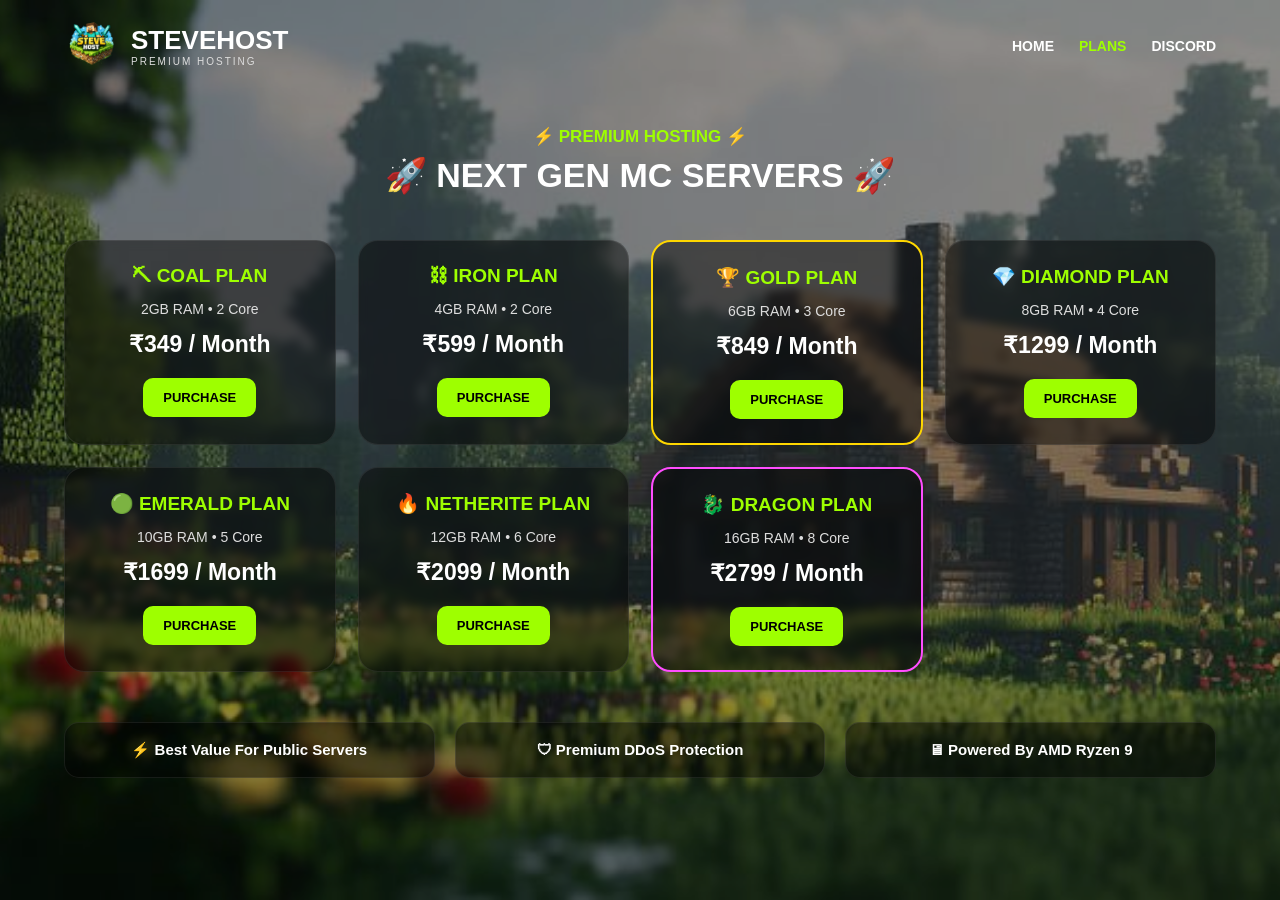
==== plans.html @ d6968ed6 "Add files via upload" ====
<!-- =========================
FILE: plans.html
========================= -->

<!DOCTYPE html>
<html lang="en">
<head>

<meta charset="UTF-8">
<meta name="viewport" content="width=device-width, initial-scale=1.0">

<title>Plans</title>

<link rel="stylesheet" href="style.css">

</head>

<body>

<div class="overlay"></div>

<header>

<div class="logo">

<img src="logo.png">

<div>

<h1>STEVEHOST</h1>

<p>PREMIUM HOSTING</p>

</div>

</div>

<nav>

<a href="index.html">HOME</a>
<a href="plans.html" class="active">PLANS</a>
<a href="https://discord.gg/aba6rxp5ye" target="_blank">DISCORD</a>

</nav>

</header>

<section class="plans-page">

<div class="plans-title fade">

<h2>⚡ PREMIUM HOSTING ⚡</h2>

<h1>🚀 NEXT GEN MC SERVERS 🚀</h1>

</div>

<div class="plans-grid">

<div class="plan">
<h3>⛏ COAL PLAN</h3>
<p>2GB RAM • 2 Core</p>
<h4>₹349 / Month</h4>
<a href="purchase.html">PURCHASE</a>
</div>

<div class="plan">
<h3>⛓ IRON PLAN</h3>
<p>4GB RAM • 2 Core</p>
<h4>₹599 / Month</h4>
<a href="purchase.html">PURCHASE</a>
</div>

<div class="plan popular">
<h3>🏆 GOLD PLAN</h3>
<p>6GB RAM • 3 Core</p>
<h4>₹849 / Month</h4>
<a href="purchase.html">PURCHASE</a>
</div>

<div class="plan">
<h3>💎 DIAMOND PLAN</h3>
<p>8GB RAM • 4 Core</p>
<h4>₹1299 / Month</h4>
<a href="purchase.html">PURCHASE</a>
</div>

<div class="plan">
<h3>🟢 EMERALD PLAN</h3>
<p>10GB RAM • 5 Core</p>
<h4>₹1699 / Month</h4>
<a href="purchase.html">PURCHASE</a>
</div>

<div class="plan">
<h3>🔥 NETHERITE PLAN</h3>
<p>12GB RAM • 6 Core</p>
<h4>₹2099 / Month</h4>
<a href="purchase.html">PURCHASE</a>
</div>

<div class="plan dragon">
<h3>🐉 DRAGON PLAN</h3>
<p>16GB RAM • 8 Core</p>
<h4>₹2799 / Month</h4>
<a href="purchase.html">PURCHASE</a>
</div>

</div>

<div class="bottom-features">

<div class="feature-box">
⚡ Best Value For Public Servers
</div>

<div class="feature-box">
🛡 Premium DDoS Protection
</div>

<div class="feature-box">
🖥 Powered By AMD Ryzen 9
</div>

</div>

</section>

</body>
</html>
---- style.css ----
/* =========================
FILE: style.css
========================= */

*{
margin:0;
padding:0;
box-sizing:border-box;
font-family:'Montserrat',sans-serif;
}

html{
scroll-behavior:smooth;
}

body{
background:url("bg.jpg");
background-size:cover;
background-position:center;
background-attachment:fixed;
min-height:100vh;
color:white;
overflow-x:hidden;
position:relative;
}

.overlay{
position:fixed;
top:0;
left:0;
width:100%;
height:100%;
background:rgba(0,0,0,0.45);
z-index:-1;
}

header{
width:100%;
padding:18px 5%;
display:flex;
justify-content:space-between;
align-items:center;
animation:fadeDown 1s ease;
}

.logo{
display:flex;
align-items:center;
gap:12px;
}

.logo img{
width:55px;
}

.logo h1{
font-size:26px;
font-weight:800;
}

.logo p{
font-size:10px;
letter-spacing:2px;
color:#ddd;
}

nav{
display:flex;
gap:25px;
}

nav a{
text-decoration:none;
color:white;
font-size:14px;
font-weight:600;
transition:0.3s;
position:relative;
}

nav a:hover,
.active{
color:#9eff00;
}

.hero{
width:100%;
height:85vh;
display:flex;
flex-direction:column;
justify-content:center;
align-items:center;
text-align:center;
padding:20px;
}

.hero h3{
font-size:18px;
color:#9eff00;
margin-bottom:18px;
}

.hero h1{
font-size:70px;
line-height:1;
font-weight:800;
margin-bottom:20px;
}

.hero h1 span{
color:#9eff00;
}

.hero p{
font-size:18px;
max-width:700px;
line-height:1.7;
margin-bottom:40px;
}

.buttons{
display:flex;
gap:20px;
flex-wrap:wrap;
justify-content:center;
}

.plans-btn,
.discord-btn{
text-decoration:none;
font-size:15px;
font-weight:700;
padding:15px 28px;
border-radius:12px;
transition:0.3s;
}

.plans-btn{
background:#9eff00;
color:black;
}

.discord-btn{
background:#5865F2;
color:white;
}

.plans-btn:hover,
.discord-btn:hover{
transform:translateY(-5px) scale(1.05);
}

.plans-page{
padding:35px 5% 70px;
}

.plans-title{
text-align:center;
margin-bottom:45px;
}

.plans-title h2{
font-size:17px;
color:#9eff00;
margin-bottom:8px;
}

.plans-title h1{
font-size:34px;
font-weight:800;
}

.plans-grid{
display:grid;
grid-template-columns:repeat(auto-fit,minmax(220px,1fr));
gap:22px;
}

.plan{
background:rgba(0,0,0,0.45);
padding:24px 18px;
border-radius:20px;
text-align:center;
backdrop-filter:blur(5px);
border:1px solid rgba(255,255,255,0.08);
transition:0.3s;
animation:fadeUp 0.8s ease;
}

.plan:hover{
transform:translateY(-8px);
border-color:#9eff00;
box-shadow:0 0 25px rgba(158,255,0,0.3);
}

.plan h3{
font-size:19px;
margin-bottom:14px;
color:#9eff00;
}

.plan p{
font-size:14px;
margin-bottom:14px;
color:#ddd;
}

.plan h4{
font-size:23px;
margin-bottom:20px;
}

.plan a{
display:inline-block;
padding:12px 20px;
background:#9eff00;
color:black;
text-decoration:none;
font-size:13px;
font-weight:700;
border-radius:10px;
transition:0.3s;
}

.plan a:hover{
transform:scale(1.05);
}

.popular{
border:2px solid gold;
}

.dragon{
border:2px solid #ff4dff;
}

.bottom-features{
margin-top:50px;
display:grid;
grid-template-columns:repeat(auto-fit,minmax(240px,1fr));
gap:20px;
}

.feature-box{
background:rgba(0,0,0,0.45);
padding:18px;
border-radius:15px;
text-align:center;
font-size:15px;
font-weight:700;
border:1px solid rgba(255,255,255,0.08);
transition:0.3s;
animation:fadeUp 1s ease;
}

.feature-box:hover{
transform:translateY(-5px);
border-color:#9eff00;
}

.purchase-page{
width:100%;
height:80vh;
display:flex;
justify-content:center;
align-items:center;
padding:20px;
}

.purchase-box{
background:rgba(0,0,0,0.45);
padding:40px 28px;
border-radius:22px;
text-align:center;
max-width:500px;
width:100%;
border:1px solid rgba(255,255,255,0.08);
}

.purchase-box h1{
font-size:32px;
margin-bottom:18px;
}

.purchase-box p{
font-size:16px;
line-height:1.7;
margin-bottom:28px;
}

.purchase-box a{
display:inline-block;
padding:14px 24px;
background:#5865F2;
color:white;
text-decoration:none;
font-size:14px;
font-weight:700;
border-radius:12px;
transition:0.3s;
}

.purchase-box a:hover{
transform:scale(1.05);
}

/* ANIMATIONS */

.fade{
animation:fadeIn 1s ease;
}

.fade2{
animation:fadeIn 1.5s ease;
}

.fade3{
animation:fadeIn 2s ease;
}

.slide{
animation:slideUp 1s ease;
}

@keyframes fadeIn{
from{
opacity:0;
}
to{
opacity:1;
}
}

@keyframes slideUp{
from{
opacity:0;
transform:translateY(40px);
}
to{
opacity:1;
transform:translateY(0);
}
}

@keyframes fadeDown{
from{
opacity:0;
transform:translateY(-30px);
}
to{
opacity:1;
transform:translateY(0);
}
}

@keyframes fadeUp{
from{
opacity:0;
transform:translateY(30px);
}
to{
opacity:1;
transform:translateY(0);
}
}

/* MOBILE */

@media(max-width:700px){

header{
flex-direction:column;
gap:18px;
}

nav{
gap:18px;
flex-wrap:wrap;
justify-content:center;
}

.hero h1{
font-size:42px;
}

.hero p{
font-size:15px;
}

.buttons{
flex-direction:column;
width:100%;
}

.plans-btn,
.discord-btn{
width:100%;
max-width:260px;
text-align:center;
}

.plans-title h1{
font-size:24px;
}

.plan h3{
font-size:17px;
}

.plan h4{
font-size:20px;
}

.feature-box{
font-size:14px;
}

.purchase-box{
padding:32px 20px;
}

.purchase-box h1{
font-size:26px;
}

}
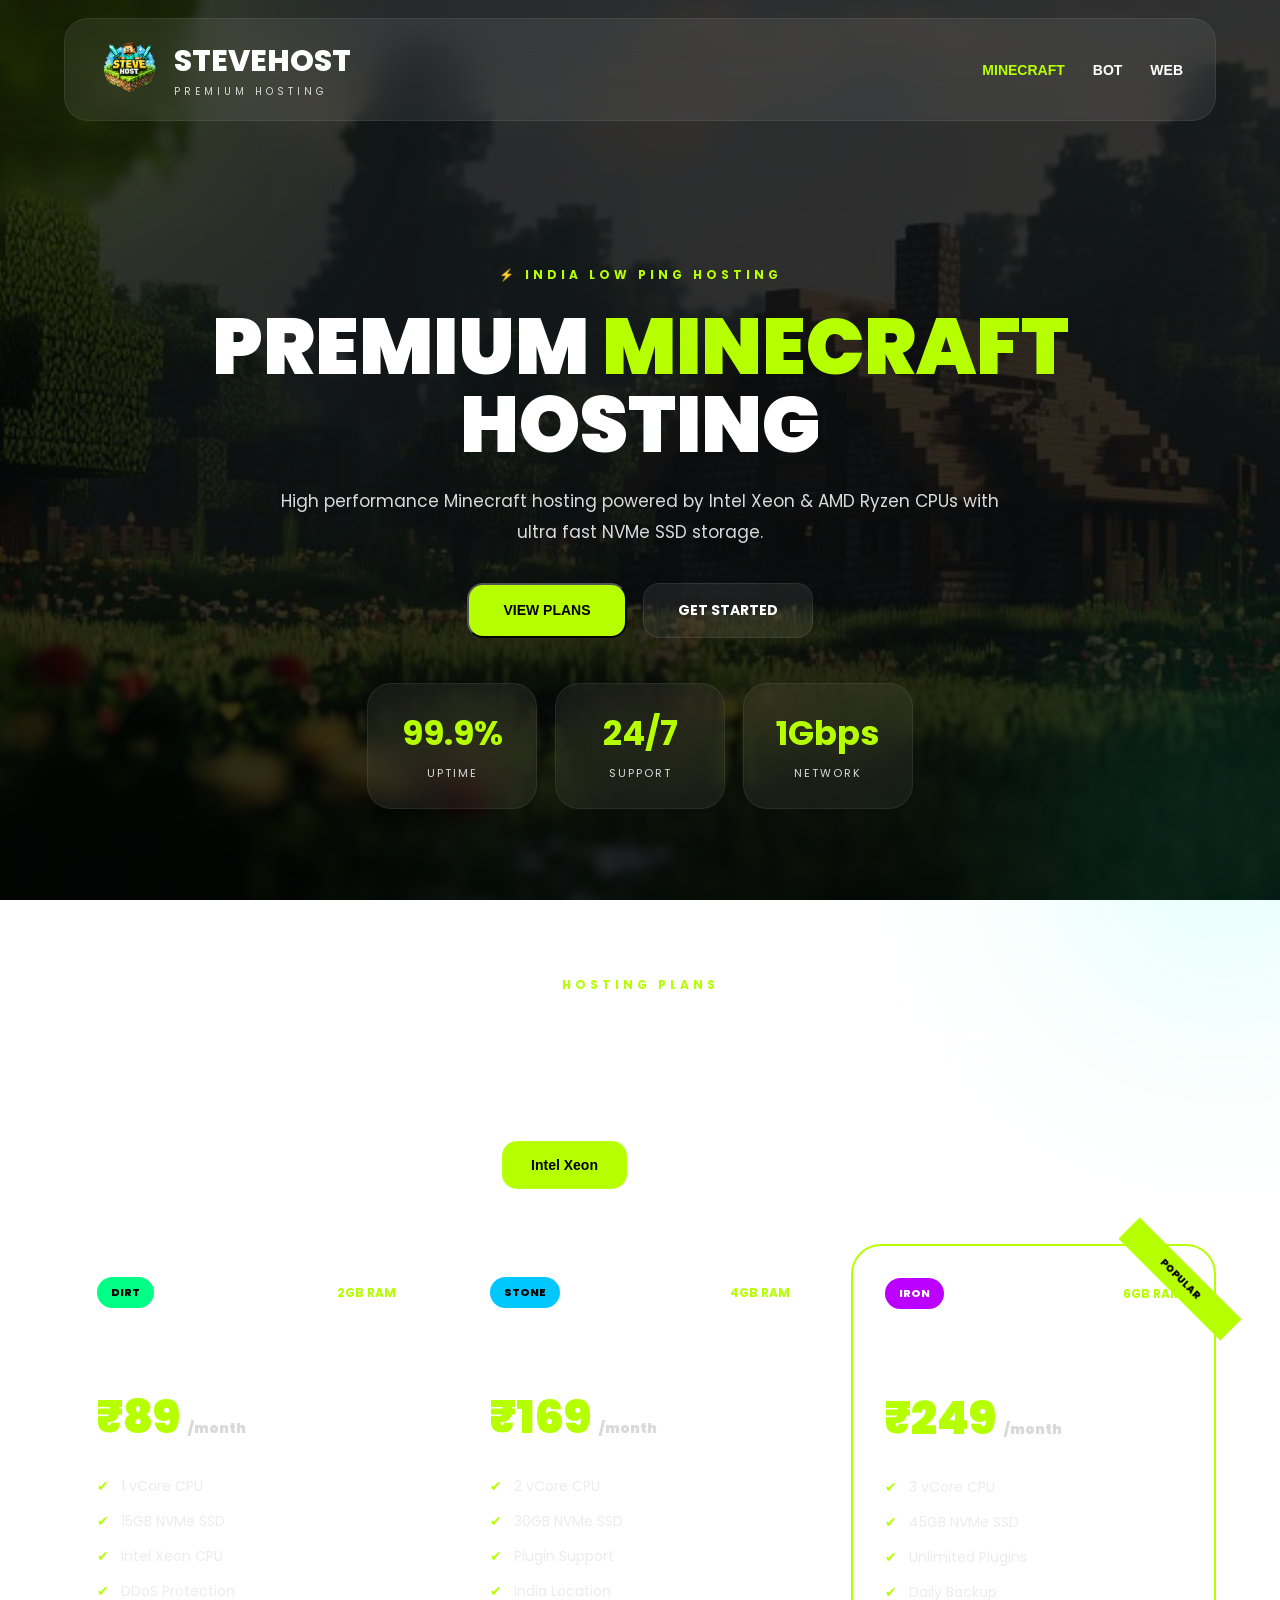
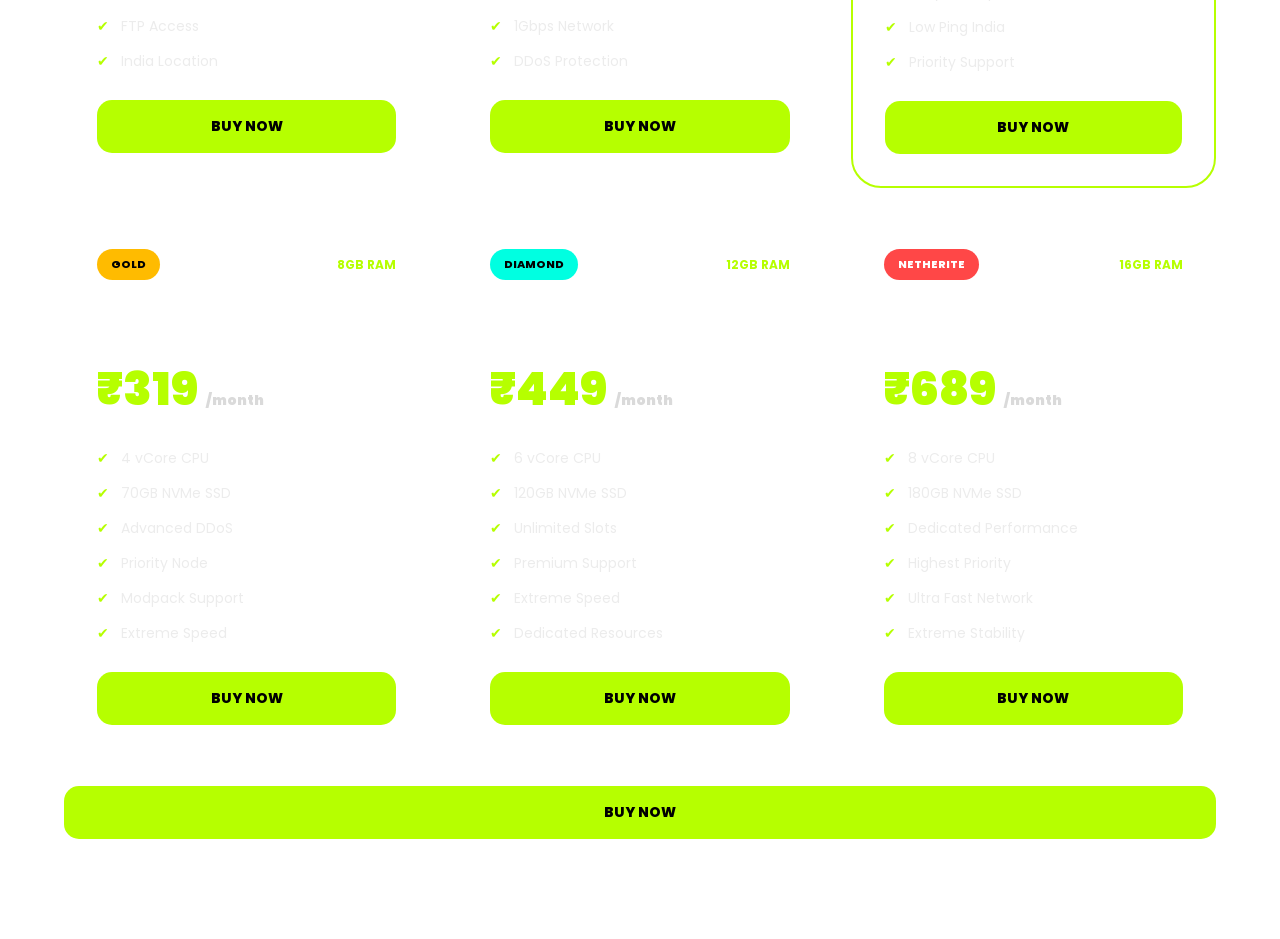
==== commit 910b9532: "Add files via upload" ====
--- a/plans.html
+++ b/plans.html
@@ -1,130 +1,1326 @@
-<!-- =========================
-FILE: plans.html
-========================= -->
-
 <!DOCTYPE html>
 <html lang="en">
 <head>
 
-<meta charset="UTF-8">
-<meta name="viewport" content="width=device-width, initial-scale=1.0">
-
-<title>Plans</title>
-
-<link rel="stylesheet" href="style.css">
+  <meta charset="UTF-8">
+
+  <meta name="viewport"
+  content="width=device-width, initial-scale=1.0">
+
+  <title>SteveHost Plans</title>
+
+  <link rel="stylesheet" href="plans.css">
+
+  <link href="https://fonts.googleapis.com/css2?family=Poppins:wght@300;400;500;600;700;800;900&display=swap" rel="stylesheet">
 
 </head>
-
 <body>
 
-<div class="overlay"></div>
-
-<header>
-
-<div class="logo">
-
-<img src="logo.png">
-
-<div>
-
-<h1>STEVEHOST</h1>
-
-<p>PREMIUM HOSTING</p>
+
+
+
+
+  <!-- BACKGROUND -->
+
+  <div class="overlay"></div>
+
+  <div class="blur blur1"></div>
+
+  <div class="blur blur2"></div>
+
+
+
+
+
+
+
+  <!-- NAVBAR -->
+
+  <header>
+
+    <div class="navbar">
+
+
+
+      <!-- LOGO -->
+
+      <a href="index.html" class="logo-box">
+
+        <img src="logo.png" class="logo">
+
+        <div>
+
+          <h1>STEVEHOST</h1>
+
+          <p>PREMIUM HOSTING</p>
+
+        </div>
+
+      </a>
+
+
+
+
+
+      <!-- NAVIGATION -->
+
+      <div class="nav-links">
+
+        <button class="nav-btn active-nav"
+        onclick="showCategory('minecraft',this)">
+        MINECRAFT
+        </button>
+
+        <button class="nav-btn"
+        onclick="showCategory('bot',this)">
+        BOT
+        </button>
+
+        <button class="nav-btn"
+        onclick="showCategory('web',this)">
+        WEB
+        </button>
+
+      </div>
+
+    </div>
+
+  </header>
+
+
+
+
+
+
+
+
+
+  <!-- HERO -->
+
+  <section class="hero">
+
+    <div class="hero-content">
+
+      <span class="hero-top">
+
+        ⚡ INDIA LOW PING HOSTING
+
+      </span>
+
+
+
+
+
+      <h2>
+
+        PREMIUM <span>MINECRAFT</span><br>
+
+        HOSTING
+
+      </h2>
+
+
+
+
+
+      <p>
+
+        High performance Minecraft hosting powered
+        by Intel Xeon & AMD Ryzen CPUs with
+        ultra fast NVMe SSD storage.
+
+      </p>
+
+
+
+
+
+
+      <!-- BUTTONS -->
+
+      <div class="hero-buttons">
+
+        <button class="hero-btn green-btn"
+        onclick="scrollToPlans()">
+        VIEW PLANS
+        </button>
+
+        <a href="billing.html"
+        class="hero-btn dark-btn">
+        GET STARTED
+        </a>
+
+      </div>
+
+
+
+
+
+
+      <!-- STATS -->
+
+      <div class="hero-stats">
+
+        <div class="stat-box">
+
+          <h3>99.9%</h3>
+
+          <span>UPTIME</span>
+
+        </div>
+
+        <div class="stat-box">
+
+          <h3>24/7</h3>
+
+          <span>SUPPORT</span>
+
+        </div>
+
+        <div class="stat-box">
+
+          <h3>1Gbps</h3>
+
+          <span>NETWORK</span>
+
+        </div>
+
+      </div>
+
+    </div>
+
+  </section>
+
+
+
+
+
+
+
+
+
+
+  <!-- MAIN SECTION -->
+
+  <section id="minecraft-section"
+  class="main-section">
+
+
+
+
+
+    <!-- TITLE -->
+
+    <div class="section-title">
+
+      <span>HOSTING PLANS</span>
+
+      <h2>
+
+        MINECRAFT SERVER PLANS
+
+      </h2>
+
+    </div>
+
+
+
+
+
+
+
+    <!-- CPU SWITCH -->
+
+    <div class="cpu-switch">
+
+      <button class="cpu-btn active-cpu"
+      onclick="showCPU('intel',this)">
+      Intel Xeon
+      </button>
+
+      <button class="cpu-btn"
+      onclick="showCPU('ryzen',this)">
+      AMD Ryzen
+      </button>
+
+    </div>
+
+
+
+
+
+
+
+
+    <!-- INTEL -->
+
+    <div id="intel"
+    class="plans-grid">
+
+
+
+      <!-- CARD -->
+
+      <div class="card">
+
+        <div class="plan-top">
+
+          <div class="badge green">
+            DIRT
+          </div>
+
+          <span class="ram">
+            2GB RAM
+          </span>
+
+        </div>
+
+
+
+
+
+        <h3>DIRT PLAN</h3>
+
+
+
+
+
+        <div class="price">
+
+          ₹89
+
+          <span>/month</span>
+
+        </div>
+
+
+
+
+
+        <ul>
+
+          <li>1 vCore CPU</li>
+
+          <li>15GB NVMe SSD</li>
+
+          <li>Intel Xeon CPU</li>
+
+          <li>DDoS Protection</li>
+
+          <li>FTP Access</li>
+
+          <li>India Location</li>
+
+        </ul>
+
+
+
+
+
+        <a href="billing.html"
+        class="buy-btn">
+        BUY NOW
+        </a>
+
+      </div>
+
+
+
+
+
+
+
+
+
+      <div class="card">
+
+        <div class="plan-top">
+
+          <div class="badge blue">
+            STONE
+          </div>
+
+          <span class="ram">
+            4GB RAM
+          </span>
+
+        </div>
+
+
+
+
+
+        <h3>STONE PLAN</h3>
+
+
+
+
+
+        <div class="price">
+
+          ₹169
+
+          <span>/month</span>
+
+        </div>
+
+
+
+
+
+        <ul>
+
+          <li>2 vCore CPU</li>
+
+          <li>30GB NVMe SSD</li>
+
+          <li>Plugin Support</li>
+
+          <li>India Location</li>
+
+          <li>1Gbps Network</li>
+
+          <li>DDoS Protection</li>
+
+        </ul>
+
+
+
+
+
+        <a href="billing.html"
+        class="buy-btn">
+        BUY NOW
+        </a>
+
+      </div>
+
+
+
+
+
+
+
+
+
+      <div class="card featured-card">
+
+        <div class="featured-tag">
+
+          POPULAR
+
+        </div>
+
+
+
+
+
+        <div class="plan-top">
+
+          <div class="badge purple">
+            IRON
+          </div>
+
+          <span class="ram">
+            6GB RAM
+          </span>
+
+        </div>
+
+
+
+
+
+        <h3>IRON PLAN</h3>
+
+
+
+
+
+        <div class="price">
+
+          ₹249
+
+          <span>/month</span>
+
+        </div>
+
+
+
+
+
+        <ul>
+
+          <li>3 vCore CPU</li>
+
+          <li>45GB NVMe SSD</li>
+
+          <li>Unlimited Plugins</li>
+
+          <li>Daily Backup</li>
+
+          <li>Low Ping India</li>
+
+          <li>Priority Support</li>
+
+        </ul>
+
+
+
+
+
+        <a href="billing.html"
+        class="buy-btn">
+        BUY NOW
+        </a>
+
+      </div>
+
+
+
+
+
+
+
+
+
+      <div class="card">
+
+        <div class="plan-top">
+
+          <div class="badge gold">
+            GOLD
+          </div>
+
+          <span class="ram">
+            8GB RAM
+          </span>
+
+        </div>
+
+
+
+
+
+        <h3>GOLD PLAN</h3>
+
+
+
+
+
+        <div class="price">
+
+          ₹319
+
+          <span>/month</span>
+
+        </div>
+
+
+
+
+
+        <ul>
+
+          <li>4 vCore CPU</li>
+
+          <li>70GB NVMe SSD</li>
+
+          <li>Advanced DDoS</li>
+
+          <li>Priority Node</li>
+
+          <li>Modpack Support</li>
+
+          <li>Extreme Speed</li>
+
+        </ul>
+
+
+
+
+
+        <a href="billing.html"
+        class="buy-btn">
+        BUY NOW
+        </a>
+
+      </div>
+
+
+
+
+
+
+
+
+
+      <div class="card">
+
+        <div class="plan-top">
+
+          <div class="badge cyan">
+            DIAMOND
+          </div>
+
+          <span class="ram">
+            12GB RAM
+          </span>
+
+        </div>
+
+
+
+
+
+        <h3>DIAMOND PLAN</h3>
+
+
+
+
+
+        <div class="price">
+
+          ₹449
+
+          <span>/month</span>
+
+        </div>
+
+
+
+
+
+        <ul>
+
+          <li>6 vCore CPU</li>
+
+          <li>120GB NVMe SSD</li>
+
+          <li>Unlimited Slots</li>
+
+          <li>Premium Support</li>
+
+          <li>Extreme Speed</li>
+
+          <li>Dedicated Resources</li>
+
+        </ul>
+
+
+
+
+
+        <a href="billing.html"
+        class="buy-btn">
+        BUY NOW
+        </a>
+
+      </div>
+
+
+
+
+
+
+
+
+
+      <div class="card">
+
+        <div class="plan-top">
+
+          <div class="badge red">
+            NETHERITE
+          </div>
+
+          <span class="ram">
+            16GB RAM
+          </span>
+
+        </div>
+
+
+
+
+
+        <h3>NETHERITE PLAN</h3>
+
+
+
+
+
+        <div class="price">
+
+          ₹689
+
+          <span>/month</span>
+
+        </div>
+
+
+
+
+
+        <ul>
+
+          <li>8 vCore CPU</li>
+
+          <li>180GB NVMe SSD</li>
+
+          <li>Dedicated Performance</li>
+
+          <li>Highest Priority</li>
+
+          <li>Ultra Fast Network</li>
+
+          <li>Extreme Stability</li>
+
+        </ul>
+
+
+
+
+
+        <a href="billing.html"
+        class="buy-btn">
+        BUY NOW
+        </a>
+
+      </div>
+
+    </div>
+
+
+
+
+
+
+
+
+
+<!-- ================= AMD RYZEN PREMIUM HOSTING ================= -->
+
+<div id="ryzen"
+class="plans-grid"
+style="display:none;">
+
+
+
+  <!-- COAL -->
+
+  <div class="card">
+
+    <div class="premium-bar">
+      ⚡ PREMIUM HOSTING ⚡
+    </div>
+
+    <div class="plan-top">
+
+      <div class="badge gray">
+        ⛏ COAL
+      </div>
+
+      <span class="ram">
+        2GB RAM
+      </span>
+
+    </div>
+
+    <h3>COAL PLAN</h3>
+
+    <div class="specs">
+
+      2GB RAM • 2 Core
+
+    </div>
+
+    <div class="price">
+
+      ₹379
+
+      <span>/Month</span>
+
+    </div>
+
+    <ul>
+
+      <li>AMD Ryzen 9 CPU</li>
+
+      <li>20GB NVMe SSD</li>
+
+      <li>DDoS Protection</li>
+
+      <li>Ultra Low Latency</li>
+
+      <li>1Gbps Network</li>
+
+      <li>India Location</li>
+
+    </ul>
+
+    <div class="plan-features">
+
+      ⚡ Best Value Hosting <br>
+      🛡 Premium DDoS Protection <br>
+      🖥 Powered By AMD Ryzen 9 <br>
+      🚀 Ultra Low Latency Network
+
+    </div>
+
+    <a href="billing.html"
+    class="buy-btn">
+    BUY NOW
+    </a>
+
+  </div>
+
+
+
+
+
+
+
+
+
+  <!-- IRON -->
+
+  <div class="card">
+
+    <div class="premium-bar">
+      ⚡ PREMIUM HOSTING ⚡
+    </div>
+
+    <div class="plan-top">
+
+      <div class="badge purple">
+        ⛓ IRON
+      </div>
+
+      <span class="ram">
+        4GB RAM
+      </span>
+
+    </div>
+
+    <h3>IRON PLAN</h3>
+
+    <div class="specs">
+
+      4GB RAM • 2 Core
+
+    </div>
+
+    <div class="price">
+
+      ₹699
+
+      <span>/Month</span>
+
+    </div>
+
+    <ul>
+
+      <li>AMD Ryzen 9 CPU</li>
+
+      <li>40GB NVMe SSD</li>
+
+      <li>Premium DDoS</li>
+
+      <li>Low Ping India</li>
+
+      <li>Unlimited Plugins</li>
+
+      <li>Extreme Stability</li>
+
+    </ul>
+
+    <div class="plan-features">
+
+      ⚡ Best Value Hosting <br>
+      🛡 Premium DDoS Protection <br>
+      🖥 Powered By AMD Ryzen 9 <br>
+      🚀 Ultra Low Latency Network
+
+    </div>
+
+    <a href="billing.html"
+    class="buy-btn">
+    BUY NOW
+    </a>
+
+  </div>
+
+
+
+
+
+
+
+
+
+  <!-- GOLD -->
+
+  <div class="card featured-card">
+
+    <div class="featured-tag">
+
+      MOST POPULAR
+
+    </div>
+
+    <div class="premium-bar">
+      ⚡ PREMIUM HOSTING ⚡
+    </div>
+
+    <div class="plan-top">
+
+      <div class="badge gold">
+        🏆 GOLD
+      </div>
+
+      <span class="ram">
+        6GB RAM
+      </span>
+
+    </div>
+
+    <h3>GOLD PLAN</h3>
+
+    <div class="specs">
+
+      6GB RAM • 3 Core
+
+    </div>
+
+    <div class="price">
+
+      ₹1099
+
+      <span>/Month</span>
+
+    </div>
+
+    <ul>
+
+      <li>AMD Ryzen 9 CPU</li>
+
+      <li>60GB NVMe SSD</li>
+
+      <li>Public Server Ready</li>
+
+      <li>Advanced Security</li>
+
+      <li>Unlimited Plugins</li>
+
+      <li>Extreme Speed</li>
+
+    </ul>
+
+    <div class="plan-features">
+
+      ⚡ Best Value Hosting <br>
+      🛡 Premium DDoS Protection <br>
+      🖥 Powered By AMD Ryzen 9 <br>
+      🚀 Ultra Low Latency Network
+
+    </div>
+
+    <a href="billing.html"
+    class="buy-btn">
+    BUY NOW
+    </a>
+
+  </div>
+
+
+
+
+
+
+
+
+
+  <!-- DIAMOND -->
+
+  <div class="card">
+
+    <div class="premium-bar">
+      ⚡ PREMIUM HOSTING ⚡
+    </div>
+
+    <div class="plan-top">
+
+      <div class="badge cyan">
+        💎 DIAMOND
+      </div>
+
+      <span class="ram">
+        8GB RAM
+      </span>
+
+    </div>
+
+    <h3>DIAMOND PLAN</h3>
+
+    <div class="specs">
+
+      8GB RAM • 4 Core
+
+    </div>
+
+    <div class="price">
+
+      ₹1499
+
+      <span>/Month</span>
+
+    </div>
+
+    <ul>
+
+      <li>AMD Ryzen 9 CPU</li>
+
+      <li>90GB NVMe SSD</li>
+
+      <li>Dedicated Node</li>
+
+      <li>Premium Support</li>
+
+      <li>Extreme Stability</li>
+
+      <li>Unlimited Plugins</li>
+
+    </ul>
+
+    <div class="plan-features">
+
+      ⚡ Best Value Hosting <br>
+      🛡 Premium DDoS Protection <br>
+      🖥 Powered By AMD Ryzen 9 <br>
+      🚀 Ultra Low Latency Network
+
+    </div>
+
+    <a href="billing.html"
+    class="buy-btn">
+    BUY NOW
+    </a>
+
+  </div>
+
+
+
+
+
+
+
+
+
+  <!-- NETHERITE -->
+
+  <div class="card">
+
+    <div class="premium-bar">
+      ⚡ PREMIUM HOSTING ⚡
+    </div>
+
+    <div class="plan-top">
+
+      <div class="badge red">
+        🔥 NETHERITE
+      </div>
+
+      <span class="ram">
+        12GB RAM
+      </span>
+
+    </div>
+
+    <h3>NETHERITE PLAN</h3>
+
+    <div class="specs">
+
+      12GB RAM • 6 Core
+
+    </div>
+
+    <div class="price">
+
+      ₹2199
+
+      <span>/Month</span>
+
+    </div>
+
+    <ul>
+
+      <li>AMD Ryzen 9 CPU</li>
+
+      <li>140GB NVMe SSD</li>
+
+      <li>Highest Priority</li>
+
+      <li>Unlimited Slots</li>
+
+      <li>Extreme Performance</li>
+
+      <li>Low Ping India</li>
+
+    </ul>
+
+    <div class="plan-features">
+
+      ⚡ Best Value Hosting <br>
+      🛡 Premium DDoS Protection <br>
+      🖥 Powered By AMD Ryzen 9 <br>
+      🚀 Ultra Low Latency Network
+
+    </div>
+
+    <a href="billing.html"
+    class="buy-btn">
+    BUY NOW
+    </a>
+
+  </div>
+
+
+
+
+
+
+
+
+
+  <!-- DRAGON -->
+
+  <div class="card">
+
+    <div class="premium-bar">
+      ⚡ PREMIUM HOSTING ⚡
+    </div>
+
+    <div class="plan-top">
+
+      <div class="badge dragon">
+        🐉 DRAGON
+      </div>
+
+      <span class="ram">
+        16GB RAM
+      </span>
+
+    </div>
+
+    <h3>DRAGON PLAN</h3>
+
+    <div class="specs">
+
+      16GB RAM • 8 Core
+
+    </div>
+
+    <div class="price">
+
+      ₹2999
+
+      <span>/Month</span>
+
+    </div>
+
+    <ul>
+
+      <li>AMD Ryzen 9 CPU</li>
+
+      <li>200GB NVMe SSD</li>
+
+      <li>Dedicated Ryzen Node</li>
+
+      <li>Top Performance</li>
+
+      <li>Unlimited Power</li>
+
+      <li>Premium Hardware</li>
+
+    </ul>
+
+    <div class="plan-features">
+
+      ⚡ Best Value Hosting <br>
+      🛡 Premium DDoS Protection <br>
+      🖥 Powered By AMD Ryzen 9 <br>
+      🚀 Ultra Low Latency Network
+
+    </div>
+
+    <a href="billing.html"
+    class="buy-btn">
+    BUY NOW
+    </a>
+
+  </div>
 
 </div>
 
-</div>
-
-<nav>
-
-<a href="index.html">HOME</a>
-<a href="plans.html" class="active">PLANS</a>
-<a href="https://discord.gg/aba6rxp5ye" target="_blank">DISCORD</a>
-
-</nav>
-
-</header>
-
-<section class="plans-page">
-
-<div class="plans-title fade">
-
-<h2>⚡ PREMIUM HOSTING ⚡</h2>
-
-<h1>🚀 NEXT GEN MC SERVERS 🚀</h1>
-
-</div>
-
-<div class="plans-grid">
-
-<div class="plan">
-<h3>⛏ COAL PLAN</h3>
-<p>2GB RAM • 2 Core</p>
-<h4>₹349 / Month</h4>
-<a href="purchase.html">PURCHASE</a>
-</div>
-
-<div class="plan">
-<h3>⛓ IRON PLAN</h3>
-<p>4GB RAM • 2 Core</p>
-<h4>₹599 / Month</h4>
-<a href="purchase.html">PURCHASE</a>
-</div>
-
-<div class="plan popular">
-<h3>🏆 GOLD PLAN</h3>
-<p>6GB RAM • 3 Core</p>
-<h4>₹849 / Month</h4>
-<a href="purchase.html">PURCHASE</a>
-</div>
-
-<div class="plan">
-<h3>💎 DIAMOND PLAN</h3>
-<p>8GB RAM • 4 Core</p>
-<h4>₹1299 / Month</h4>
-<a href="purchase.html">PURCHASE</a>
-</div>
-
-<div class="plan">
-<h3>🟢 EMERALD PLAN</h3>
-<p>10GB RAM • 5 Core</p>
-<h4>₹1699 / Month</h4>
-<a href="purchase.html">PURCHASE</a>
-</div>
-
-<div class="plan">
-<h3>🔥 NETHERITE PLAN</h3>
-<p>12GB RAM • 6 Core</p>
-<h4>₹2099 / Month</h4>
-<a href="purchase.html">PURCHASE</a>
-</div>
-
-<div class="plan dragon">
-<h3>🐉 DRAGON PLAN</h3>
-<p>16GB RAM • 8 Core</p>
-<h4>₹2799 / Month</h4>
-<a href="purchase.html">PURCHASE</a>
-</div>
-
-</div>
-
-<div class="bottom-features">
-
-<div class="feature-box">
-⚡ Best Value For Public Servers
-</div>
-
-<div class="feature-box">
-🛡 Premium DDoS Protection
-</div>
-
-<div class="feature-box">
-🖥 Powered By AMD Ryzen 9
-</div>
-
-</div>
-
-</section>
+
+
+
+        <a href="billing.html"
+        class="buy-btn">
+        BUY NOW
+        </a>
+
+      </div>
+
+    </div>
+
+  </section>
+
+
+
+
+
+
+
+
+
+
+  <!-- BOT -->
+
+  <section id="bot-section"
+  class="coming-section"
+  style="display:none;">
+
+    <div class="coming-card">
+
+      <h2>BOT HOSTING</h2>
+
+      <p>Plans Not Available</p>
+
+    </div>
+
+  </section>
+
+
+
+
+
+
+
+
+
+
+  <!-- WEB -->
+
+  <section id="web-section"
+  class="coming-section"
+  style="display:none;">
+
+    <div class="coming-card">
+
+      <h2>WEB HOSTING</h2>
+
+      <p>Plans Not Available</p>
+
+    </div>
+
+  </section>
+
+
+
+
+
+
+
+
+
+
+  <script>
+
+    function showCPU(type,btn){
+
+      document.getElementById("intel").style.display="none";
+
+      document.getElementById("ryzen").style.display="none";
+
+      document.getElementById(type).style.display="grid";
+
+      let buttons=document.querySelectorAll(".cpu-btn");
+
+      buttons.forEach(button=>{
+
+        button.classList.remove("active-cpu");
+
+      });
+
+      btn.classList.add("active-cpu");
+
+    }
+
+
+
+
+
+
+
+
+    function showCategory(type,btn){
+
+      document.getElementById("minecraft-section").style.display="block";
+
+      document.getElementById("bot-section").style.display="none";
+
+      document.getElementById("web-section").style.display="none";
+
+      if(type==="bot"){
+
+        document.getElementById("minecraft-section").style.display="none";
+
+        document.getElementById("bot-section").style.display="flex";
+
+      }
+
+      if(type==="web"){
+
+        document.getElementById("minecraft-section").style.display="none";
+
+        document.getElementById("web-section").style.display="flex";
+
+      }
+
+      let nav=document.querySelectorAll(".nav-btn");
+
+      nav.forEach(button=>{
+
+        button.classList.remove("active-nav");
+
+      });
+
+      btn.classList.add("active-nav");
+
+    }
+
+
+
+
+
+
+
+
+    function scrollToPlans(){
+
+      window.scrollTo({
+
+        top:720,
+
+        behavior:"smooth"
+
+      });
+
+    }
+
+  </script>
 
 </body>
 </html>
--- a/plans.css
+++ b/plans.css
@@ -0,0 +1,923 @@
+*{
+  margin:0;
+  padding:0;
+  box-sizing:border-box;
+}
+
+body{
+
+  font-family:'Poppins',sans-serif;
+
+  background:url('bg.jpg');
+
+  background-size:cover;
+  background-position:center;
+  background-attachment:fixed;
+
+  color:white;
+
+  overflow-x:hidden;
+
+}
+
+
+
+
+
+/* OVERLAY */
+
+.overlay{
+
+  position:fixed;
+
+  width:100%;
+  height:100%;
+
+  background:rgba(0,0,0,0.80);
+
+  top:0;
+  left:0;
+
+  z-index:-5;
+
+}
+
+
+
+
+
+/* BLUR */
+
+.blur{
+
+  position:fixed;
+
+  width:350px;
+  height:350px;
+
+  border-radius:50%;
+
+  filter:blur(120px);
+
+  z-index:-4;
+
+}
+
+.blur1{
+
+  background:#b6ff00;
+
+  top:-120px;
+  left:-120px;
+
+  opacity:0.16;
+
+}
+
+.blur2{
+
+  background:#00ffd0;
+
+  bottom:-120px;
+  right:-120px;
+
+  opacity:0.12;
+
+}
+
+
+
+
+
+/* NAVBAR */
+
+header{
+
+  width:100%;
+
+  padding:18px 5%;
+
+  position:sticky;
+
+  top:0;
+
+  z-index:999;
+
+}
+
+.navbar{
+
+  width:100%;
+
+  display:flex;
+  justify-content:space-between;
+  align-items:center;
+
+  padding:18px 32px;
+
+  border-radius:24px;
+
+  background:rgba(255,255,255,0.07);
+
+  border:1px solid rgba(255,255,255,0.07);
+
+  backdrop-filter:blur(20px);
+
+}
+
+
+
+
+
+/* LOGO */
+
+.logo-box{
+
+  display:flex;
+  align-items:center;
+
+  gap:12px;
+
+  text-decoration:none;
+
+  color:white;
+
+}
+
+.logo{
+
+  width:65px;
+
+}
+
+.logo-box h1{
+
+  font-size:30px;
+
+  font-weight:800;
+
+}
+
+.logo-box p{
+
+  letter-spacing:4px;
+
+  font-size:10px;
+
+  color:#dadada;
+
+}
+
+
+
+
+
+/* NAV */
+
+.nav-links{
+
+  display:flex;
+
+  gap:28px;
+
+}
+
+.nav-btn{
+
+  background:none;
+
+  border:none;
+
+  color:white;
+
+  font-size:14px;
+  font-weight:700;
+
+  cursor:pointer;
+
+  transition:0.3s;
+
+  position:relative;
+
+}
+
+.nav-btn::after{
+
+  content:"";
+
+  position:absolute;
+
+  width:0%;
+  height:2px;
+
+  left:0;
+  bottom:-6px;
+
+  background:#b6ff00;
+
+  transition:0.3s;
+
+}
+
+.nav-btn:hover{
+
+  color:#b6ff00;
+
+}
+
+.nav-btn:hover::after{
+
+  width:100%;
+
+}
+
+.active-nav{
+
+  color:#b6ff00;
+
+}
+
+
+
+
+
+/* HERO */
+
+.hero{
+
+  width:100%;
+
+  min-height:88vh;
+
+  display:flex;
+  justify-content:center;
+  align-items:center;
+
+  text-align:center;
+
+  padding:40px;
+
+}
+
+.hero-content{
+
+  max-width:900px;
+
+}
+
+.hero-top{
+
+  color:#b6ff00;
+
+  font-size:12px;
+  font-weight:700;
+
+  letter-spacing:4px;
+
+}
+
+.hero h2{
+
+  font-size:78px;
+
+  line-height:1;
+
+  margin-top:22px;
+  margin-bottom:22px;
+
+  font-weight:900;
+
+}
+
+.hero h2 span{
+
+  color:#b6ff00;
+
+}
+
+.hero p{
+
+  color:#dadada;
+
+  font-size:17px;
+
+  line-height:1.8;
+
+  max-width:760px;
+
+  margin:auto;
+
+}
+
+
+
+
+
+/* BUTTONS */
+
+.hero-buttons{
+
+  display:flex;
+  justify-content:center;
+
+  gap:16px;
+
+  margin-top:35px;
+
+  flex-wrap:wrap;
+
+}
+
+.hero-btn{
+
+  padding:16px 34px;
+
+  border-radius:16px;
+
+  text-decoration:none;
+
+  font-size:14px;
+  font-weight:700;
+
+  transition:0.3s;
+
+}
+
+.hero-btn:hover{
+
+  transform:translateY(-4px);
+
+}
+
+.green-btn{
+
+  background:#b6ff00;
+
+  color:black;
+
+}
+
+.dark-btn{
+
+  background:rgba(255,255,255,0.07);
+
+  border:1px solid rgba(255,255,255,0.08);
+
+  color:white;
+
+}
+
+
+
+
+
+/* STATS */
+
+.hero-stats{
+
+  display:flex;
+  justify-content:center;
+
+  gap:18px;
+
+  margin-top:45px;
+
+  flex-wrap:wrap;
+
+}
+
+.stat-box{
+
+  width:170px;
+
+  padding:24px;
+
+  border-radius:24px;
+
+  background:rgba(255,255,255,0.06);
+
+  border:1px solid rgba(255,255,255,0.07);
+
+  backdrop-filter:blur(20px);
+
+}
+
+.stat-box h3{
+
+  font-size:34px;
+
+  color:#b6ff00;
+
+}
+
+.stat-box span{
+
+  font-size:11px;
+
+  letter-spacing:2px;
+
+  color:#dadada;
+
+}
+
+
+
+
+
+/* SECTION */
+
+.main-section{
+
+  width:100%;
+
+  padding:40px 5% 100px;
+
+}
+
+
+
+
+
+/* TITLE */
+
+.section-title{
+
+  text-align:center;
+
+  margin-bottom:50px;
+
+}
+
+.section-title span{
+
+  color:#b6ff00;
+
+  font-size:12px;
+  font-weight:700;
+
+  letter-spacing:4px;
+
+}
+
+.section-title h2{
+
+  font-size:54px;
+
+  margin-top:14px;
+
+}
+
+
+
+
+
+/* CPU */
+
+.cpu-switch{
+
+  width:100%;
+
+  display:flex;
+  justify-content:center;
+
+  gap:16px;
+
+  margin-bottom:55px;
+
+  flex-wrap:wrap;
+
+}
+
+.cpu-btn{
+
+  padding:15px 28px;
+
+  border:none;
+  border-radius:15px;
+
+  background:rgba(255,255,255,0.07);
+
+  border:1px solid rgba(255,255,255,0.08);
+
+  color:white;
+
+  font-size:14px;
+  font-weight:700;
+
+  cursor:pointer;
+
+  transition:0.3s;
+
+}
+
+.active-cpu{
+
+  background:#b6ff00;
+
+  color:black;
+
+}
+
+
+
+
+
+/* GRID */
+
+.plans-grid{
+
+  display:grid;
+
+  grid-template-columns:repeat(auto-fit,minmax(300px,1fr));
+
+  gap:28px;
+
+}
+
+
+
+
+
+/* CARD */
+
+.card{
+
+  position:relative;
+
+  padding:32px;
+
+  border-radius:30px;
+
+  background:rgba(255,255,255,0.06);
+
+  border:1px solid rgba(255,255,255,0.07);
+
+  backdrop-filter:blur(20px);
+
+  transition:0.4s;
+
+}
+
+.card:hover{
+
+  transform:translateY(-10px);
+
+  border-color:#b6ff00;
+
+  box-shadow:0 0 40px rgba(182,255,0,0.15);
+
+}
+
+
+
+
+
+/* FEATURED */
+
+.featured-card{
+
+  border:2px solid #b6ff00;
+
+}
+
+.featured-tag{
+
+  position:absolute;
+
+  top:18px;
+  right:-38px;
+
+  background:#b6ff00;
+
+  color:black;
+
+  padding:7px 46px;
+
+  transform:rotate(45deg);
+
+  font-size:10px;
+  font-weight:800;
+
+}
+
+
+
+
+
+/* TOP */
+
+.plan-top{
+
+  display:flex;
+  justify-content:space-between;
+  align-items:center;
+
+}
+
+
+
+
+
+/* BADGES */
+
+.badge{
+
+  padding:7px 14px;
+
+  border-radius:999px;
+
+  font-size:11px;
+  font-weight:800;
+
+}
+
+.ram{
+
+  font-size:12px;
+
+  color:#b6ff00;
+
+  font-weight:700;
+
+}
+
+.green{
+  background:#00ff84;
+  color:black;
+}
+
+.blue{
+  background:#00c8ff;
+  color:black;
+}
+
+.purple{
+  background:#bb00ff;
+}
+
+.gold{
+  background:#ffbb00;
+  color:black;
+}
+
+.cyan{
+  background:#00ffe1;
+  color:black;
+}
+
+.red{
+  background:#ff4747;
+}
+
+.gray{
+  background:#9d9d9d;
+  color:black;
+}
+
+.dragon{
+  background:linear-gradient(90deg,#ff0055,#7300ff);
+}
+
+
+
+
+
+/* CARD TITLE */
+
+.card h3{
+
+  font-size:30px;
+
+  margin-top:22px;
+
+}
+
+
+
+
+
+/* PRICE */
+
+.price{
+
+  margin-top:8px;
+  margin-bottom:24px;
+
+  font-size:46px;
+
+  font-weight:900;
+
+  color:#b6ff00;
+
+}
+
+.price span{
+
+  font-size:14px;
+
+  color:#dadada;
+
+}
+
+
+
+
+
+/* LIST */
+
+.card ul{
+
+  list-style:none;
+
+}
+
+.card ul li{
+
+  margin-bottom:14px;
+
+  padding-left:24px;
+
+  position:relative;
+
+  color:#ececec;
+
+  font-size:14px;
+
+}
+
+.card ul li::before{
+
+  content:"✔";
+
+  position:absolute;
+
+  left:0;
+
+  color:#b6ff00;
+
+}
+
+
+
+
+
+/* BUTTON */
+
+.buy-btn{
+
+  width:100%;
+
+  display:flex;
+  justify-content:center;
+  align-items:center;
+
+  margin-top:28px;
+
+  padding:16px;
+
+  border-radius:15px;
+
+  background:#b6ff00;
+
+  color:black;
+
+  text-decoration:none;
+
+  font-size:14px;
+  font-weight:800;
+
+  transition:0.3s;
+
+}
+
+.buy-btn:hover{
+
+  transform:scale(1.03);
+
+}
+
+
+
+
+
+/* COMING */
+
+.coming-section{
+
+  min-height:60vh;
+
+  display:flex;
+  justify-content:center;
+  align-items:center;
+
+  padding:40px;
+
+}
+
+.coming-card{
+
+  width:520px;
+
+  padding:55px;
+
+  border-radius:30px;
+
+  background:rgba(255,255,255,0.06);
+
+  border:1px solid rgba(255,255,255,0.07);
+
+  text-align:center;
+
+}
+
+.coming-card h2{
+
+  font-size:52px;
+
+  margin-bottom:15px;
+
+}
+
+.coming-card p{
+
+  font-size:18px;
+
+  color:#dadada;
+
+}
+
+
+
+
+
+/* MOBILE */
+
+@media(max-width:900px){
+
+  .navbar{
+
+    flex-direction:column;
+
+    gap:22px;
+
+  }
+
+}
+
+
+
+@media(max-width:700px){
+
+  .hero h2{
+
+    font-size:48px;
+
+  }
+
+  .section-title h2{
+
+    font-size:38px;
+
+  }
+
+}
+
+
+
+@media(max-width:600px){
+
+  .hero h2{
+
+    font-size:38px;
+
+  }
+
+  .hero p{
+
+    font-size:15px;
+
+  }
+
+  .logo-box h1{
+
+    font-size:24px;
+
+  }
+
+  .nav-links{
+
+    gap:18px;
+
+    flex-wrap:wrap;
+
+    justify-content:center;
+
+  }
+
+  .plans-grid{
+
+    grid-template-columns:1fr;
+
+  }
+
+}
